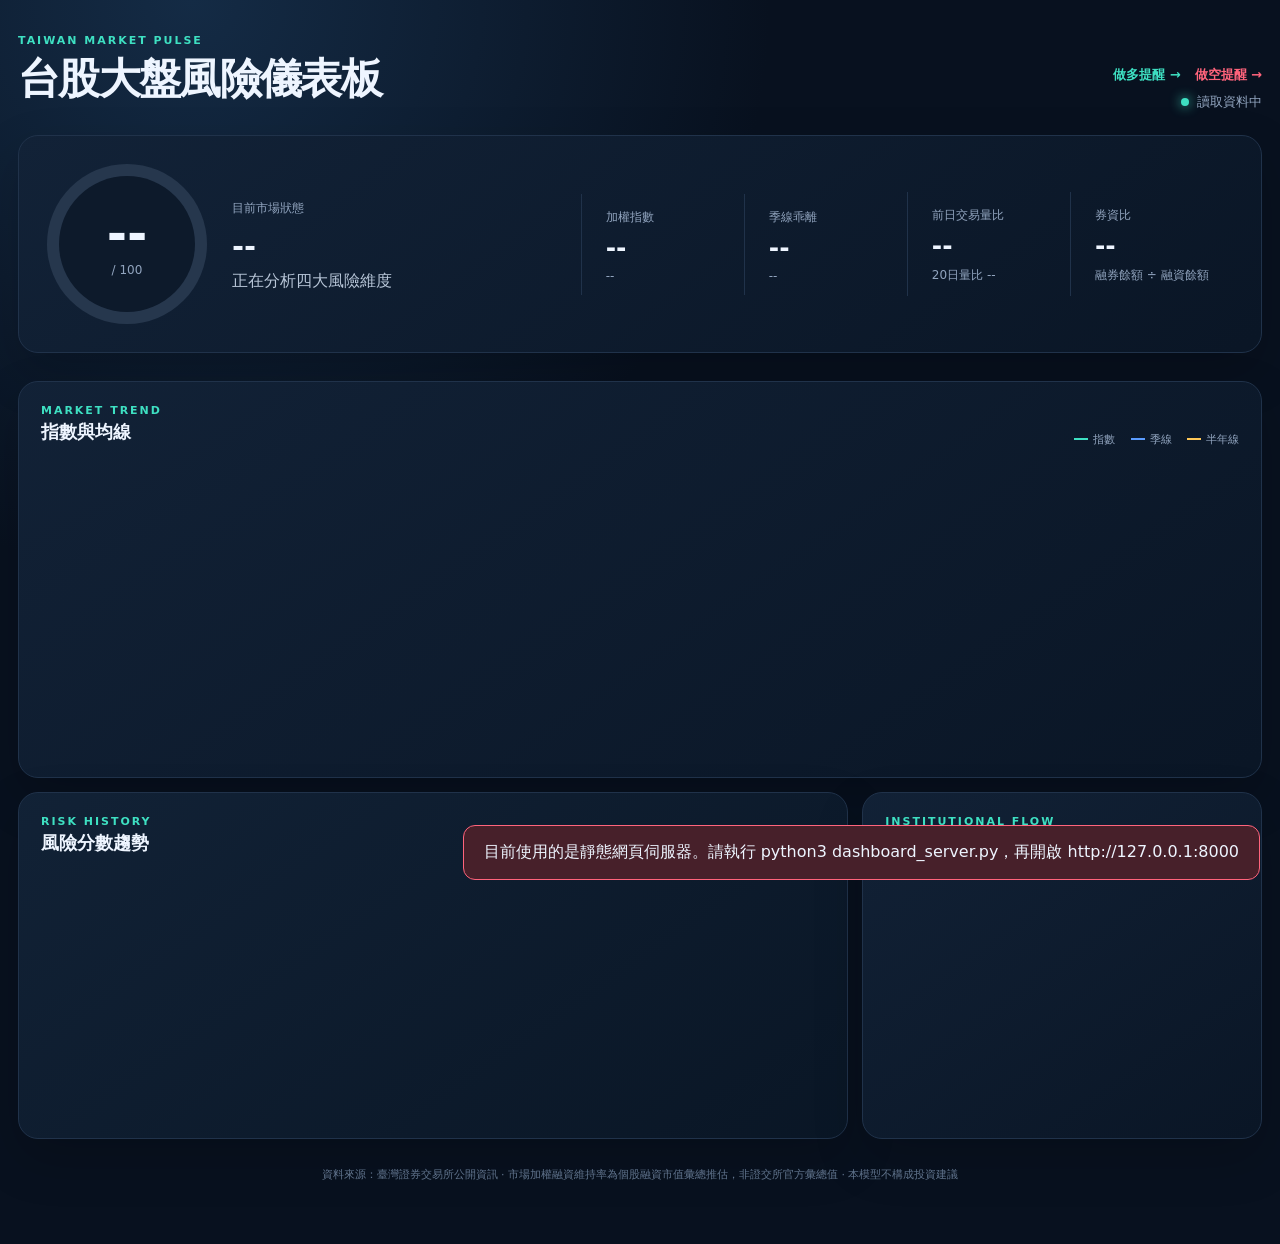
==== dashboard/index.html @ 04f101d7 "Set minimum market risk score to ten" ====
<!doctype html>
<html lang="zh-Hant">
<head>
  <meta charset="utf-8">
  <meta name="viewport" content="width=device-width,initial-scale=1">
  <title>台股大盤風險儀表板</title>
  <link rel="stylesheet" href="/dashboard/style.css?v=2">
  <style>.market-now{grid-template-columns:repeat(4,1fr);min-width:55%}.header-actions{display:grid;justify-items:end;gap:9px}.nav-links{display:flex;gap:14px}.nav-link{color:#3ee0c2;text-decoration:none;font-size:13px;font-weight:700}.nav-link.short{color:#ff647c}.nav-link:hover{text-decoration:underline}</style>
</head>
<body>
  <main class="shell">
    <header>
      <div><p class="eyebrow">TAIWAN MARKET PULSE</p><h1>台股大盤風險儀表板</h1></div>
      <div class="header-actions"><div class="nav-links"><a class="nav-link" href="/dashboard/entry.html">做多提醒 →</a><a class="nav-link short" href="/dashboard/short.html">做空提醒 →</a></div><div class="asof"><span class="live-dot"></span><span id="asof">讀取資料中</span></div></div>
    </header>

    <section class="hero panel">
      <div class="gauge-wrap">
        <div class="gauge" id="gauge"><div class="gauge-inner"><strong id="total">--</strong><span>/ 100</span></div></div>
        <div><p class="muted">目前市場狀態</p><h2 id="level">--</h2><p id="summary" class="summary">正在分析四大風險維度</p></div>
      </div>
      <div class="market-now">
        <div><span>加權指數</span><strong id="close">--</strong><small id="dailyReturn">--</small></div>
        <div><span>季線乖離</span><strong id="distance">--</strong><small id="ma60">--</small></div>
        <div><span>前日交易量比</span><strong id="volumeRatio">--</strong><small id="volumeRatio20">20日量比 --</small></div>
        <div><span>券資比</span><strong id="shortMarginRatio">--</strong><small>融券餘額 ÷ 融資餘額</small></div>
      </div>
    </section>

    <section class="score-grid" id="scoreGrid"></section>

    <section class="charts-grid">
      <article class="panel chart-panel wide"><div class="panel-title"><div><p class="eyebrow">MARKET TREND</p><h3>指數與均線</h3></div><div class="legend"><i class="close"></i>指數 <i class="ma60"></i>季線 <i class="ma120"></i>半年線</div></div><canvas id="marketChart"></canvas></article>
      <article class="panel chart-panel"><div class="panel-title"><div><p class="eyebrow">RISK HISTORY</p><h3>風險分數趨勢</h3></div></div><canvas id="riskChart"></canvas></article>
      <article class="panel flow-panel"><div class="panel-title"><div><p class="eyebrow">INSTITUTIONAL FLOW</p><h3>三大法人買賣超</h3></div><small>最新交易日／億元</small></div><div id="flows"></div></article>
    </section>
    <footer>資料來源：臺灣證券交易所公開資訊 · 市場加權融資維持率為個股融資市值彙總推估，非證交所官方彙總值 · 本模型不構成投資建議</footer>
  </main>
  <div id="error" class="error" hidden></div>
  <script src="/dashboard/app.js?v=5"></script>
</body>
</html>
---- dashboard/style.css ----
:root{--bg:#08111f;--panel:#0e1b2d;--line:#20324a;--text:#eef5ff;--muted:#91a4be;--teal:#3ee0c2;--blue:#5b9cff;--amber:#ffc857;--red:#ff647c}*{box-sizing:border-box}body{margin:0;background:radial-gradient(circle at 15% 0,#142b45 0,transparent 35%),var(--bg);color:var(--text);font-family:Inter,"Noto Sans TC",system-ui,sans-serif;min-height:100vh}.shell{width:min(1280px,calc(100% - 36px));margin:auto;padding:34px 0}header{display:flex;justify-content:space-between;align-items:end;margin-bottom:24px}h1{font-size:clamp(26px,4vw,42px);margin:4px 0;letter-spacing:-.04em}h2{font-size:29px;margin:4px 0}h3{font-size:18px;margin:3px 0}.eyebrow{font-size:11px;letter-spacing:.18em;color:var(--teal);margin:0;font-weight:700}.asof{color:var(--muted);font-size:13px}.live-dot{display:inline-block;width:8px;height:8px;background:var(--teal);border-radius:50%;margin-right:8px;box-shadow:0 0 12px var(--teal)}.panel{background:linear-gradient(145deg,rgba(18,34,55,.96),rgba(10,22,38,.96));border:1px solid var(--line);border-radius:20px;box-shadow:0 20px 50px rgba(0,0,0,.18)}.hero{padding:28px;display:flex;justify-content:space-between;gap:30px}.gauge-wrap{display:flex;align-items:center;gap:25px}.gauge{--score:0;--color:var(--teal);width:160px;height:160px;border-radius:50%;display:grid;place-items:center;background:conic-gradient(var(--color) calc(var(--score)*1%),#26374d 0);position:relative}.gauge:after{content:"";position:absolute;inset:12px;border-radius:50%;background:#0d1a2b}.gauge-inner{z-index:1;text-align:center}.gauge strong{font-size:49px;display:block;line-height:1}.gauge span,.muted,.market-now span,.market-now small{color:var(--muted);font-size:12px}.summary{color:#b8c6d8;max-width:300px;margin:8px 0}.market-now{display:grid;grid-template-columns:repeat(3,1fr);align-items:center;min-width:48%}.market-now>div{padding:12px 24px;border-left:1px solid var(--line)}.market-now strong{display:block;font-size:25px;margin:7px 0}.market-now small{display:block}.positive{color:var(--teal)!important}.negative{color:var(--red)!important}.score-grid{display:grid;grid-template-columns:repeat(4,1fr);gap:14px;margin:14px 0}.score-card{padding:20px}.score-head{display:flex;justify-content:space-between;align-items:center}.score-head span{color:var(--muted);font-size:13px}.score-head strong{font-size:25px}.bar{height:5px;background:#24364d;border-radius:10px;margin:16px 0 12px;overflow:hidden}.bar i{display:block;height:100%;border-radius:10px;background:var(--color);width:var(--value)}.score-card p{color:var(--muted);font-size:12px;margin:0}.charts-grid{display:grid;grid-template-columns:1.35fr .65fr;gap:14px}.chart-panel,.flow-panel{padding:22px;min-width:0}.wide{grid-column:1/-1}.panel-title{display:flex;justify-content:space-between;align-items:end;margin-bottom:18px}.panel-title small,.legend{color:var(--muted);font-size:11px}.legend i{display:inline-block;width:14px;height:2px;margin:0 5px 3px 12px}.legend .close{background:var(--teal)}.legend .ma60{background:var(--blue)}.legend .ma120{background:var(--amber)}canvas{width:100%;height:240px;display:block}.wide canvas{height:290px}.flow{margin:18px 0}.flow-label{display:flex;justify-content:space-between;font-size:13px;margin-bottom:7px}.flow-track{height:8px;border-radius:10px;background:#26374d;overflow:hidden}.flow-track i{display:block;height:100%;border-radius:10px}.flow-track .buy{background:var(--teal)}.flow-track .sell{background:var(--red)}footer{text-align:center;color:#60738c;font-size:11px;padding:28px}.error{position:fixed;bottom:20px;right:20px;background:#47202a;border:1px solid var(--red);padding:16px 20px;border-radius:12px}.empty{color:var(--muted);font-size:13px}@media(max-width:850px){.hero{flex-direction:column}.market-now{min-width:100%}.score-grid{grid-template-columns:repeat(2,1fr)}.charts-grid{grid-template-columns:1fr}.wide{grid-column:auto}}@media(max-width:560px){.shell{width:min(100% - 20px,1280px);padding-top:20px}header{align-items:start;gap:12px}.asof{text-align:right}.gauge-wrap{align-items:flex-start}.gauge{width:125px;height:125px;flex:0 0 auto}.gauge strong{font-size:38px}.market-now>div{padding:10px}.market-now strong{font-size:18px}.score-grid{grid-template-columns:1fr 1fr}.score-card{padding:15px}.legend{display:none}}
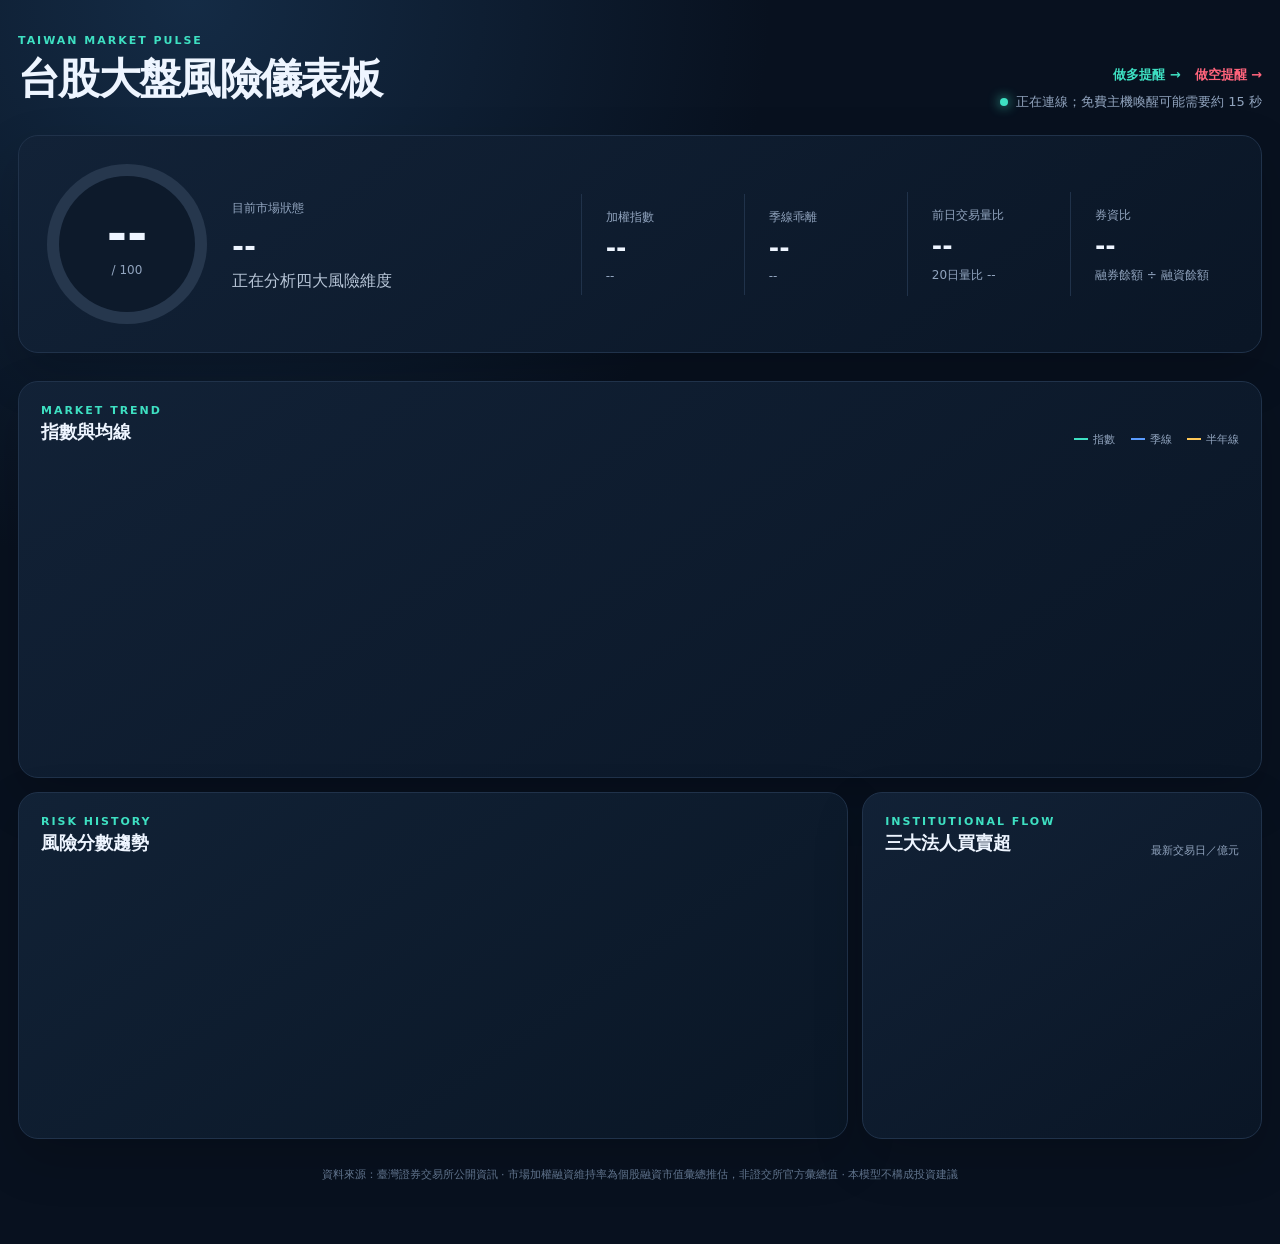
==== commit 3b209a5f: "Keep dashboard awake and retry cold starts" ====
--- a/dashboard/index.html
+++ b/dashboard/index.html
@@ -37,6 +37,6 @@
     <footer>資料來源：臺灣證券交易所公開資訊 · 市場加權融資維持率為個股融資市值彙總推估，非證交所官方彙總值 · 本模型不構成投資建議</footer>
   </main>
   <div id="error" class="error" hidden></div>
-  <script src="/dashboard/app.js?v=5"></script>
+  <script src="/dashboard/app.js?v=8"></script>
 </body>
 </html>
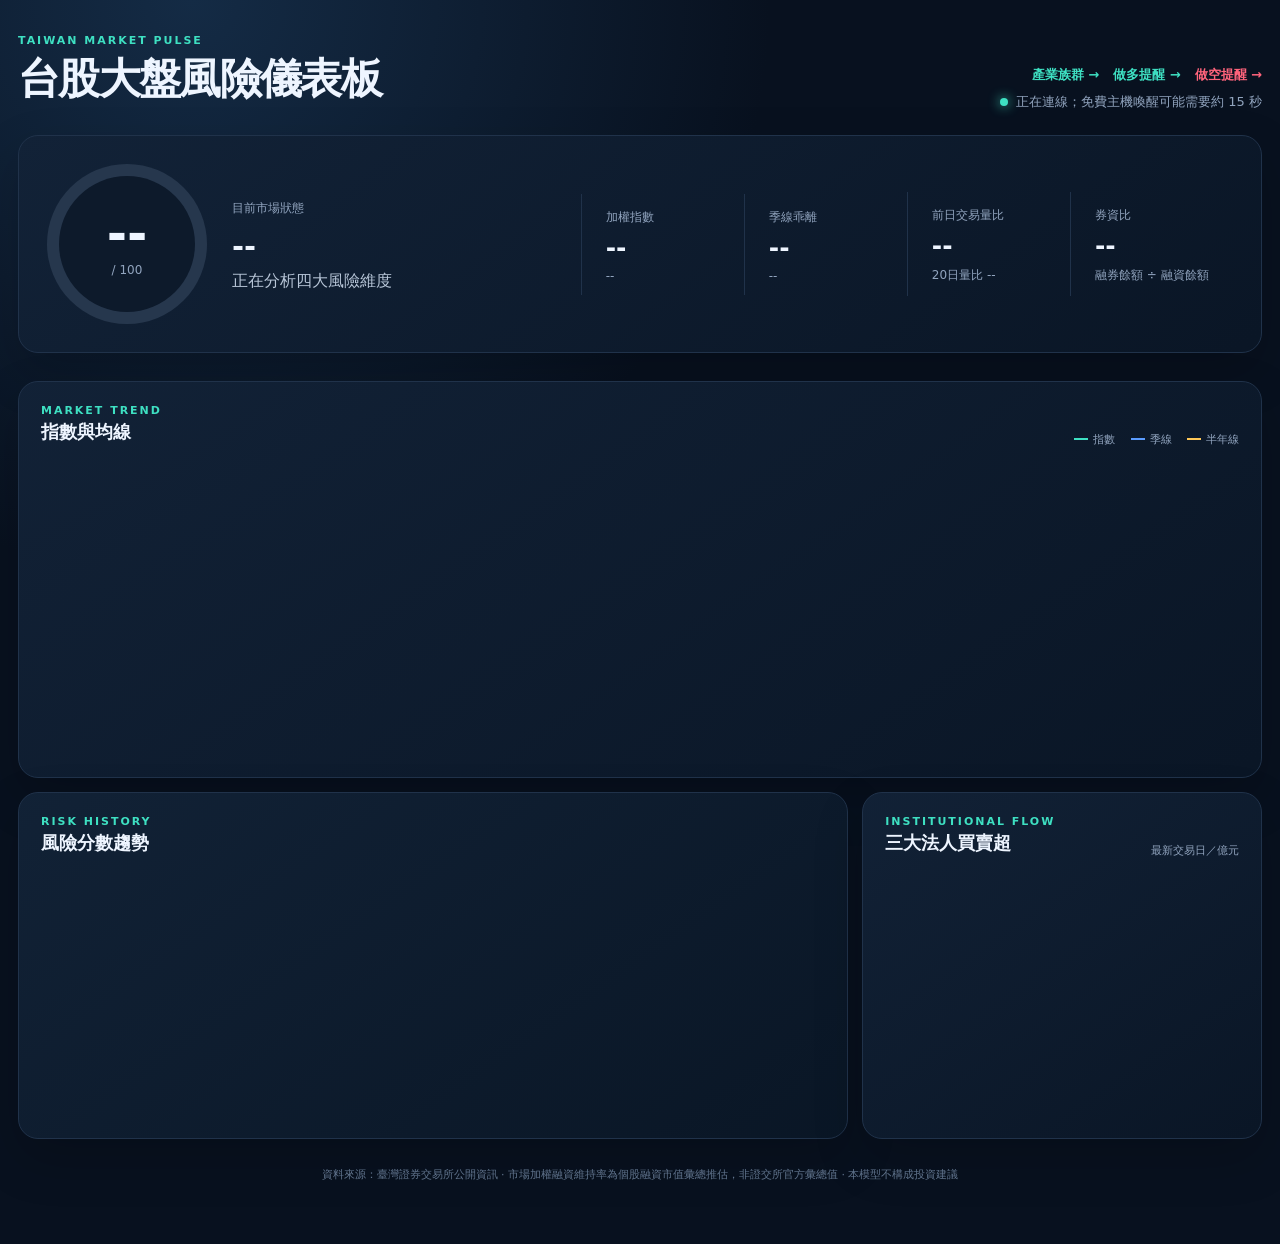
==== commit 9ed26644: "Add industry sector rotation dashboard" ====
--- a/dashboard/index.html
+++ b/dashboard/index.html
@@ -11,7 +11,7 @@
   <main class="shell">
     <header>
       <div><p class="eyebrow">TAIWAN MARKET PULSE</p><h1>台股大盤風險儀表板</h1></div>
-      <div class="header-actions"><div class="nav-links"><a class="nav-link" href="/dashboard/entry.html">做多提醒 →</a><a class="nav-link short" href="/dashboard/short.html">做空提醒 →</a></div><div class="asof"><span class="live-dot"></span><span id="asof">讀取資料中</span></div></div>
+      <div class="header-actions"><div class="nav-links"><a class="nav-link" href="/dashboard/sectors.html">產業族群 →</a><a class="nav-link" href="/dashboard/entry.html">做多提醒 →</a><a class="nav-link short" href="/dashboard/short.html">做空提醒 →</a></div><div class="asof"><span class="live-dot"></span><span id="asof">讀取資料中</span></div></div>
     </header>
 
     <section class="hero panel">
@@ -37,6 +37,6 @@
     <footer>資料來源：臺灣證券交易所公開資訊 · 市場加權融資維持率為個股融資市值彙總推估，非證交所官方彙總值 · 本模型不構成投資建議</footer>
   </main>
   <div id="error" class="error" hidden></div>
-  <script src="/dashboard/app.js?v=8"></script>
+  <script src="/dashboard/app.js?v=11"></script>
 </body>
 </html>
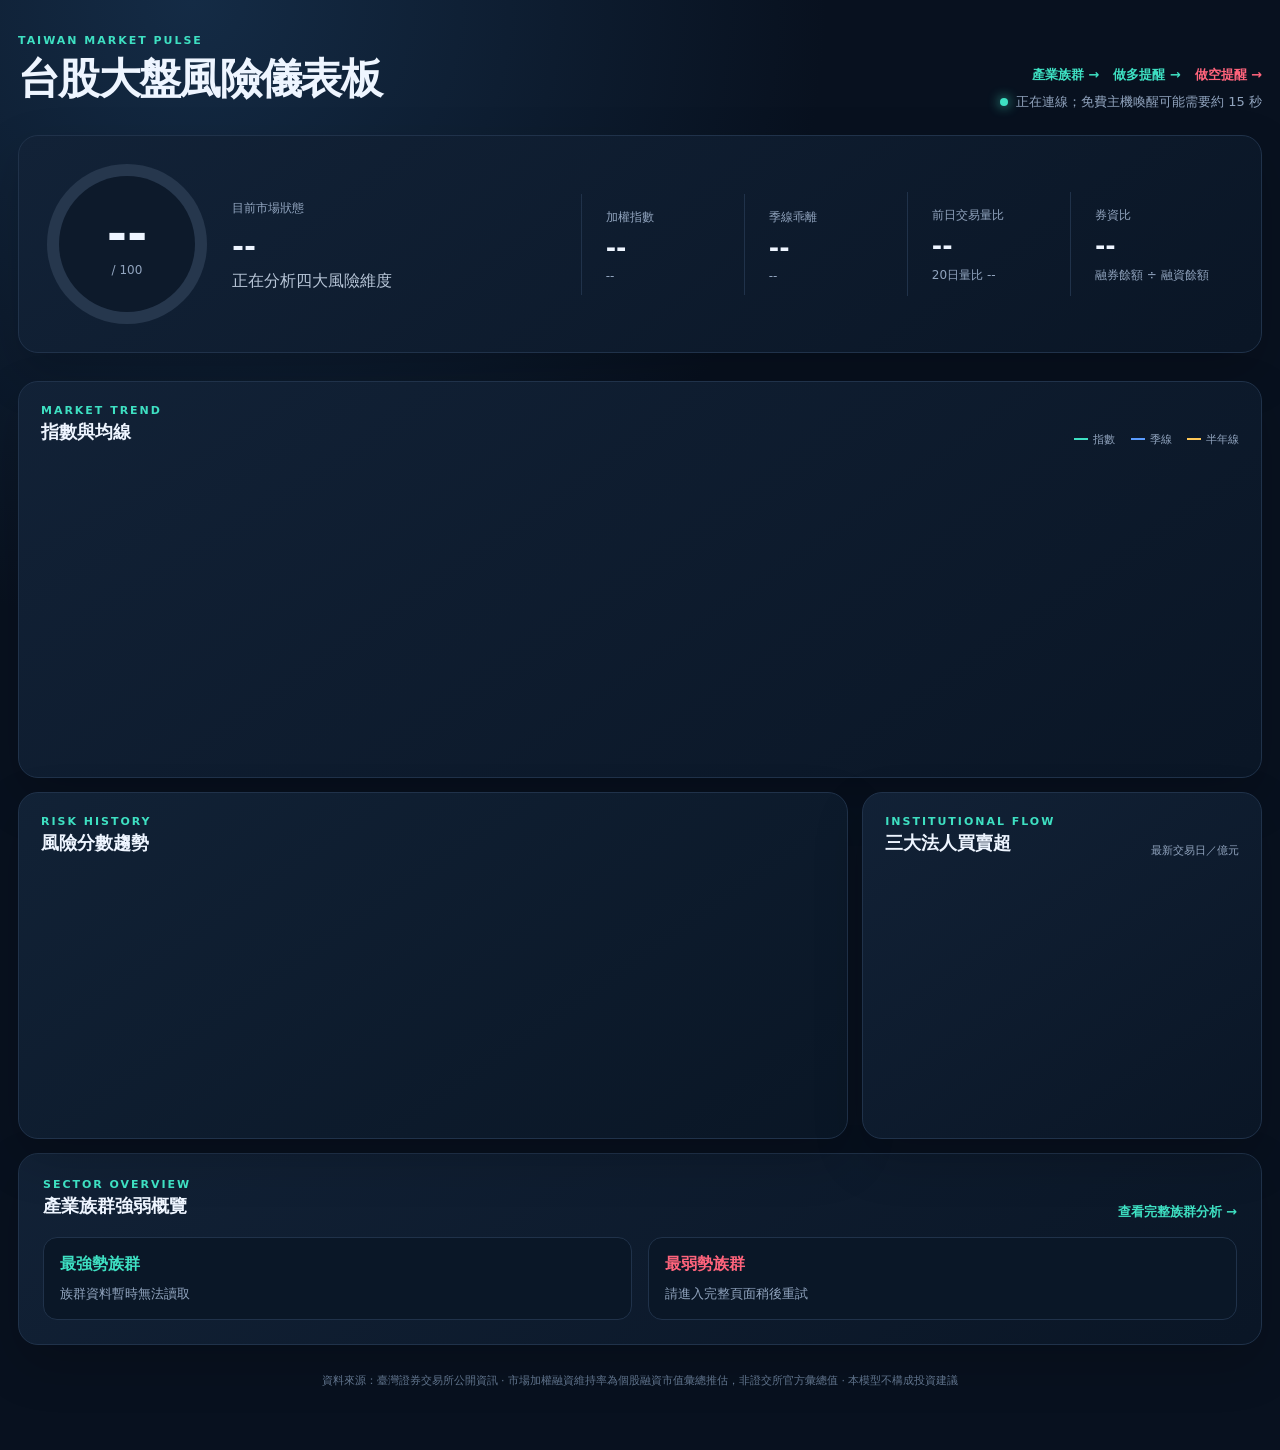
==== commit ca6d5a3d: "Add sector strength overview to dashboard" ====
--- a/dashboard/index.html
+++ b/dashboard/index.html
@@ -5,7 +5,7 @@
   <meta name="viewport" content="width=device-width,initial-scale=1">
   <title>台股大盤風險儀表板</title>
   <link rel="stylesheet" href="/dashboard/style.css?v=2">
-  <style>.market-now{grid-template-columns:repeat(4,1fr);min-width:55%}.header-actions{display:grid;justify-items:end;gap:9px}.nav-links{display:flex;gap:14px}.nav-link{color:#3ee0c2;text-decoration:none;font-size:13px;font-weight:700}.nav-link.short{color:#ff647c}.nav-link:hover{text-decoration:underline}</style>
+  <style>.market-now{grid-template-columns:repeat(4,1fr);min-width:55%}.header-actions{display:grid;justify-items:end;gap:9px}.nav-links{display:flex;gap:14px}.nav-link{color:#3ee0c2;text-decoration:none;font-size:13px;font-weight:700}.nav-link.short{color:#ff647c}.nav-link:hover{text-decoration:underline}.sector-overview{display:block;margin-top:14px;padding:24px;color:inherit;text-decoration:none;transition:.2s}.sector-overview:hover{border-color:#3ee0c2;transform:translateY(-2px)}.sector-overview-head{display:flex;justify-content:space-between;align-items:end;margin-bottom:16px}.sector-overview-head span{color:#3ee0c2;font-size:13px;font-weight:800}.sector-overview-grid{display:grid;grid-template-columns:1fr 1fr;gap:16px}.sector-side{background:#0a1727;border:1px solid var(--line);padding:16px;border-radius:14px}.sector-side h4{margin:0 0 10px}.sector-mini{display:grid;grid-template-columns:1fr auto auto;gap:10px;padding:9px 0;border-bottom:1px solid var(--line);font-size:13px}.sector-mini:last-child{border:0}.sector-mini small{color:var(--muted)}@media(max-width:650px){.sector-overview-grid{grid-template-columns:1fr}}</style>
 </head>
 <body>
   <main class="shell">
@@ -34,9 +34,13 @@
       <article class="panel chart-panel"><div class="panel-title"><div><p class="eyebrow">RISK HISTORY</p><h3>風險分數趨勢</h3></div></div><canvas id="riskChart"></canvas></article>
       <article class="panel flow-panel"><div class="panel-title"><div><p class="eyebrow">INSTITUTIONAL FLOW</p><h3>三大法人買賣超</h3></div><small>最新交易日／億元</small></div><div id="flows"></div></article>
     </section>
+    <a class="panel sector-overview" href="/dashboard/sectors.html">
+      <div class="sector-overview-head"><div><p class="eyebrow">SECTOR OVERVIEW</p><h3>產業族群強弱概覽</h3></div><span>查看完整族群分析 →</span></div>
+      <div class="sector-overview-grid"><div class="sector-side"><h4 style="color:#3ee0c2">最強勢族群</h4><div id="strongSectors" class="empty">讀取中</div></div><div class="sector-side"><h4 style="color:#ff647c">最弱勢族群</h4><div id="weakSectors" class="empty">讀取中</div></div></div>
+    </a>
     <footer>資料來源：臺灣證券交易所公開資訊 · 市場加權融資維持率為個股融資市值彙總推估，非證交所官方彙總值 · 本模型不構成投資建議</footer>
   </main>
   <div id="error" class="error" hidden></div>
-  <script src="/dashboard/app.js?v=11"></script>
+  <script src="/dashboard/app.js?v=12"></script>
 </body>
 </html>
